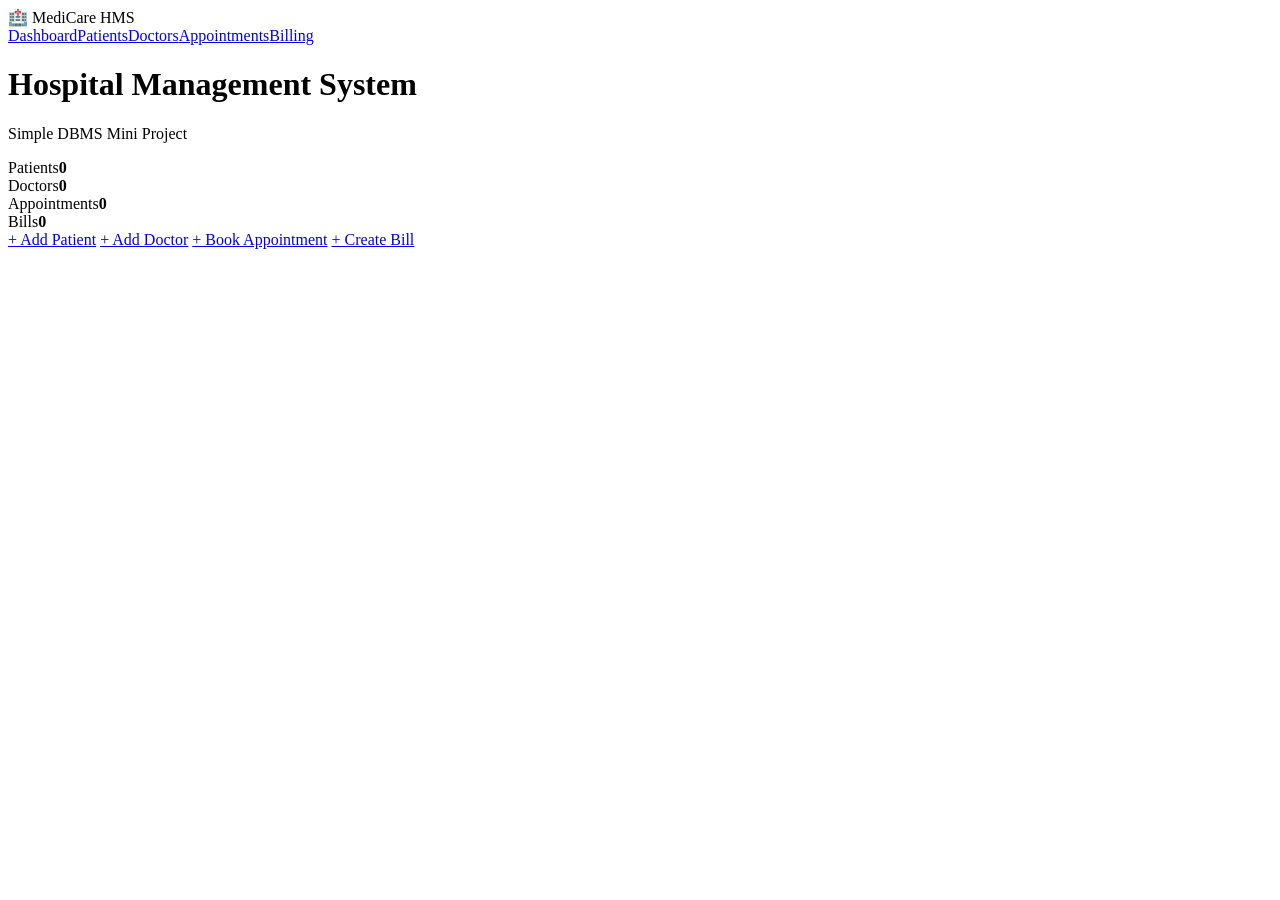
==== src/main/resources/templates/index.html @ c84083eb "new" ====
<!DOCTYPE html>
<html xmlns:th="http://www.thymeleaf.org">
<head>
    <meta charset="UTF-8"><title>Hospital Management</title>
    <link rel="stylesheet" href="/css/style.css">
</head>
<body>
<nav><div class="brand">🏥 MediCare HMS</div><div><a href="/">Dashboard</a><a href="/patients">Patients</a><a href="/doctors">Doctors</a><a href="/appointments">Appointments</a><a href="/bills">Billing</a></div></nav>
<main>
    <h1>Hospital Management System</h1>
    <p class="subtitle">Simple DBMS Mini Project</p>
    <div class="cards">
        <div class="card"><span>Patients</span><strong th:text="${patientCount}">0</strong></div>
        <div class="card"><span>Doctors</span><strong th:text="${doctorCount}">0</strong></div>
        <div class="card"><span>Appointments</span><strong th:text="${appointmentCount}">0</strong></div>
        <div class="card"><span>Bills</span><strong th:text="${billCount}">0</strong></div>
    </div>
    <div class="quick">
        <a class="button" href="/patients/new">+ Add Patient</a>
        <a class="button" href="/doctors/new">+ Add Doctor</a>
        <a class="button" href="/appointments/new">+ Book Appointment</a>
        <a class="button" href="/bills/new">+ Create Bill</a>
    </div>
</main>
</body>
</html>
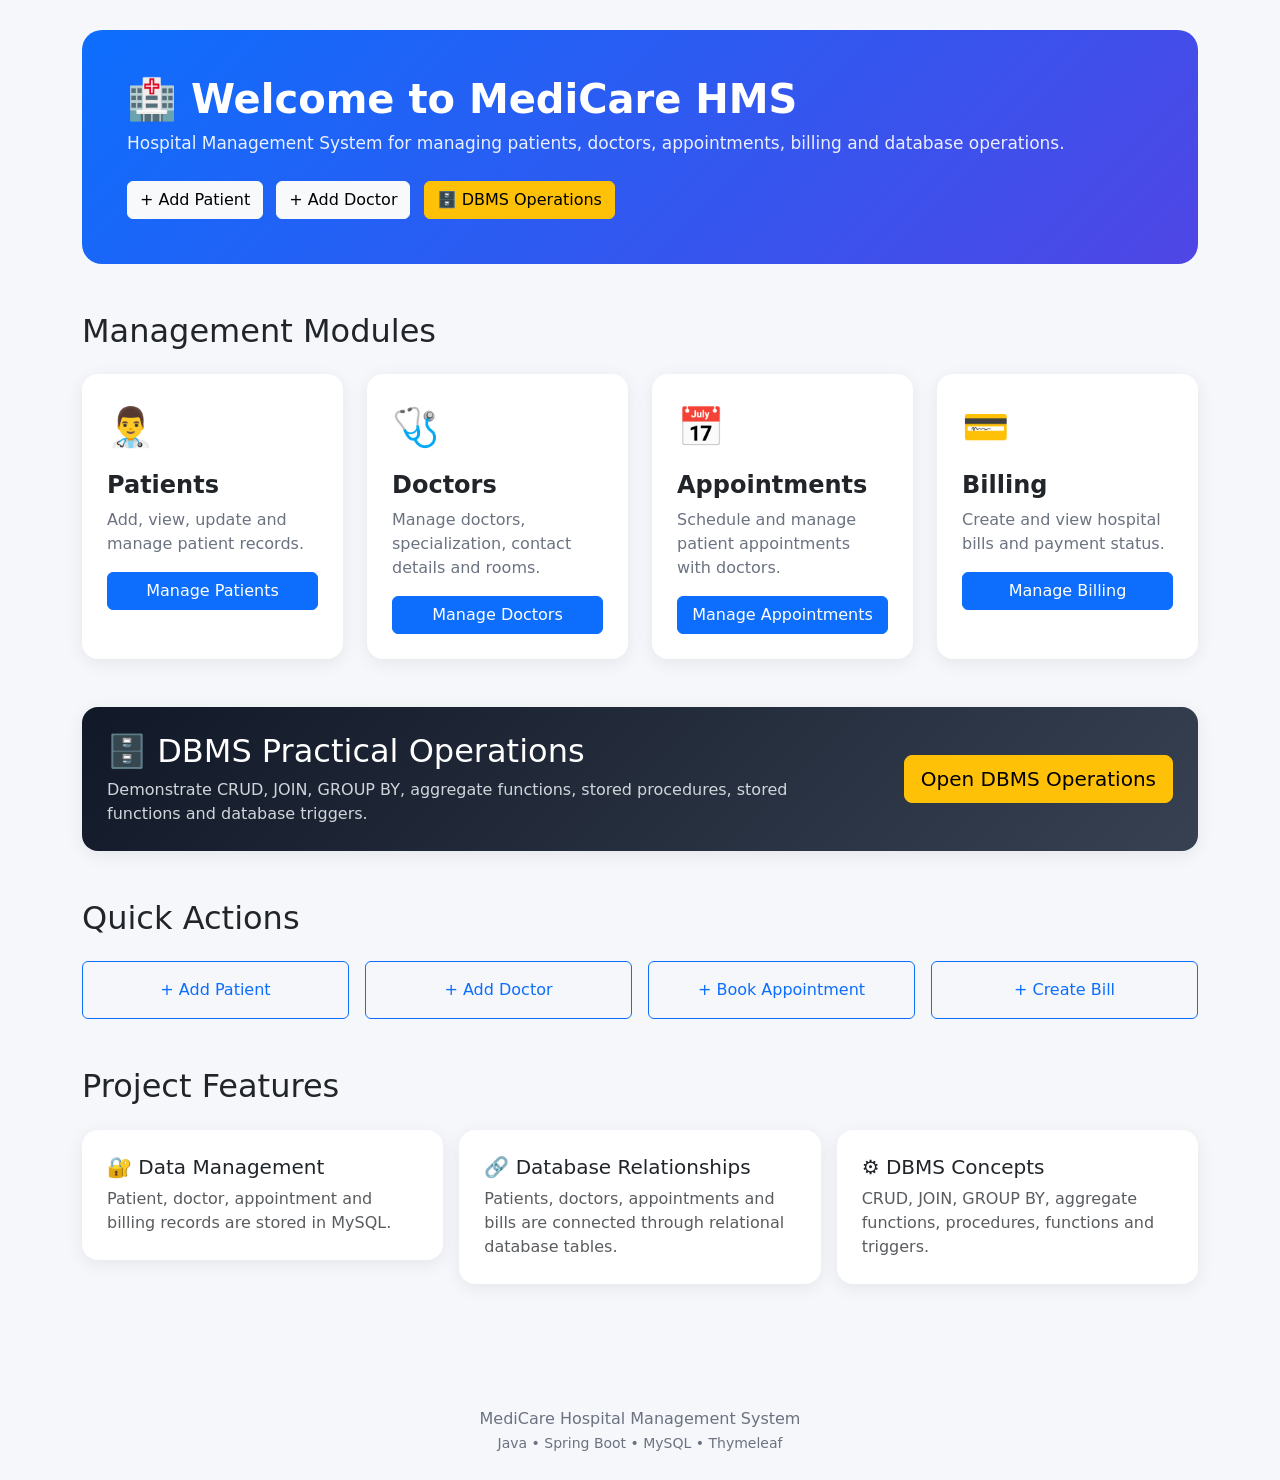
==== commit 041f3490: "Improve dashboard navigation" ====
--- a/src/main/resources/templates/index.html
+++ b/src/main/resources/templates/index.html
@@ -1,26 +1,507 @@
 <!DOCTYPE html>
-<html xmlns:th="http://www.thymeleaf.org">
+<html lang="en" xmlns:th="http://www.thymeleaf.org">
+
 <head>
-    <meta charset="UTF-8"><title>Hospital Management</title>
-    <link rel="stylesheet" href="/css/style.css">
+
+    <meta charset="UTF-8">
+
+    <meta name="viewport" content="width=device-width, initial-scale=1.0">
+
+    <title>MediCare HMS | Hospital Management System</title>
+
+    <link
+        href="https://cdn.jsdelivr.net/npm/bootstrap@5.3.3/dist/css/bootstrap.min.css"
+        rel="stylesheet">
+
+    <link rel="stylesheet"
+          th:href="@{/css/app.css}">
+
+    <style>
+
+        body {
+            background: #f5f7fb;
+        }
+
+        .hero {
+            background: linear-gradient(135deg, #0d6efd, #4f46e5);
+            color: white;
+            border-radius: 20px;
+            padding: 45px;
+            margin-top: 30px;
+        }
+
+        .hero h1 {
+            font-weight: 700;
+        }
+
+        .hero p {
+            opacity: 0.9;
+            font-size: 17px;
+        }
+
+        .module-card {
+            background: white;
+            border: none;
+            border-radius: 16px;
+            padding: 25px;
+            height: 100%;
+            box-shadow: 0 4px 18px rgba(0,0,0,0.07);
+            transition: 0.2s;
+        }
+
+        .module-card:hover {
+            transform: translateY(-4px);
+            box-shadow: 0 8px 25px rgba(0,0,0,0.12);
+        }
+
+        .module-icon {
+            font-size: 38px;
+            margin-bottom: 15px;
+        }
+
+        .module-card h4 {
+            font-weight: 600;
+        }
+
+        .module-card p {
+            color: #6b7280;
+            min-height: 48px;
+        }
+
+        .quick-card {
+            border-radius: 16px;
+            padding: 25px;
+            background: white;
+            box-shadow: 0 4px 18px rgba(0,0,0,0.07);
+        }
+
+        .dbms-card {
+            background: linear-gradient(135deg, #111827, #374151);
+            color: white;
+        }
+
+        .dbms-card p {
+            color: #d1d5db;
+        }
+
+        .footer {
+            margin-top: 50px;
+            padding: 25px;
+            text-align: center;
+            color: #6b7280;
+        }
+
+    </style>
+
 </head>
+
 <body>
-<nav><div class="brand">🏥 MediCare HMS</div><div><a href="/">Dashboard</a><a href="/patients">Patients</a><a href="/doctors">Doctors</a><a href="/appointments">Appointments</a><a href="/bills">Billing</a></div></nav>
-<main>
-    <h1>Hospital Management System</h1>
-    <p class="subtitle">Simple DBMS Mini Project</p>
-    <div class="cards">
-        <div class="card"><span>Patients</span><strong th:text="${patientCount}">0</strong></div>
-        <div class="card"><span>Doctors</span><strong th:text="${doctorCount}">0</strong></div>
-        <div class="card"><span>Appointments</span><strong th:text="${appointmentCount}">0</strong></div>
-        <div class="card"><span>Bills</span><strong th:text="${billCount}">0</strong></div>
+
+
+<!-- ========================= -->
+<!-- NAVIGATION -->
+<!-- ========================= -->
+
+<div th:replace="~{fragments/nav :: nav}"></div>
+
+
+<!-- ========================= -->
+<!-- MAIN CONTENT -->
+<!-- ========================= -->
+
+<main class="container pb-5">
+
+
+    <!-- HERO -->
+
+    <section class="hero">
+
+        <h1>
+            🏥 Welcome to MediCare HMS
+        </h1>
+
+        <p>
+            Hospital Management System for managing
+            patients, doctors, appointments, billing
+            and database operations.
+        </p>
+
+        <div class="mt-4">
+
+            <a href="/patients/new"
+               class="btn btn-light me-2">
+                + Add Patient
+            </a>
+
+            <a href="/doctors/new"
+               class="btn btn-light me-2">
+                + Add Doctor
+            </a>
+
+            <a href="/dbms"
+               class="btn btn-warning">
+                🗄️ DBMS Operations
+            </a>
+
+        </div>
+
+    </section>
+
+
+    <!-- ========================= -->
+    <!-- MANAGEMENT MODULES -->
+    <!-- ========================= -->
+
+    <section class="mt-5">
+
+        <h2 class="mb-4">
+            Management Modules
+        </h2>
+
+
+        <div class="row g-4">
+
+
+            <!-- PATIENT -->
+
+            <div class="col-md-6 col-lg-3">
+
+                <div class="module-card">
+
+                    <div class="module-icon">
+                        👨‍⚕️
+                    </div>
+
+                    <h4>
+                        Patients
+                    </h4>
+
+                    <p>
+                        Add, view, update and manage
+                        patient records.
+                    </p>
+
+                    <a href="/patients"
+                       class="btn btn-primary w-100">
+                        Manage Patients
+                    </a>
+
+                </div>
+
+            </div>
+
+
+            <!-- DOCTOR -->
+
+            <div class="col-md-6 col-lg-3">
+
+                <div class="module-card">
+
+                    <div class="module-icon">
+                        🩺
+                    </div>
+
+                    <h4>
+                        Doctors
+                    </h4>
+
+                    <p>
+                        Manage doctors, specialization,
+                        contact details and rooms.
+                    </p>
+
+                    <a href="/doctors"
+                       class="btn btn-primary w-100">
+                        Manage Doctors
+                    </a>
+
+                </div>
+
+            </div>
+
+
+            <!-- APPOINTMENTS -->
+
+            <div class="col-md-6 col-lg-3">
+
+                <div class="module-card">
+
+                    <div class="module-icon">
+                        📅
+                    </div>
+
+                    <h4>
+                        Appointments
+                    </h4>
+
+                    <p>
+                        Schedule and manage patient
+                        appointments with doctors.
+                    </p>
+
+                    <a href="/appointments"
+                       class="btn btn-primary w-100">
+                        Manage Appointments
+                    </a>
+
+                </div>
+
+            </div>
+
+
+            <!-- BILLING -->
+
+            <div class="col-md-6 col-lg-3">
+
+                <div class="module-card">
+
+                    <div class="module-icon">
+                        💳
+                    </div>
+
+                    <h4>
+                        Billing
+                    </h4>
+
+                    <p>
+                        Create and view hospital
+                        bills and payment status.
+                    </p>
+
+                    <a href="/bills"
+                       class="btn btn-primary w-100">
+                        Manage Billing
+                    </a>
+
+                </div>
+
+            </div>
+
+
+        </div>
+
+    </section>
+
+
+    <!-- ========================= -->
+    <!-- DBMS OPERATIONS -->
+    <!-- ========================= -->
+
+    <section class="mt-5">
+
+        <div class="quick-card dbms-card">
+
+            <div class="row align-items-center">
+
+                <div class="col-md-8">
+
+                    <h2>
+                        🗄️ DBMS Practical Operations
+                    </h2>
+
+                    <p class="mb-0">
+
+                        Demonstrate CRUD, JOIN,
+                        GROUP BY, aggregate functions,
+                        stored procedures, stored functions
+                        and database triggers.
+
+                    </p>
+
+                </div>
+
+                <div class="col-md-4 text-md-end mt-3 mt-md-0">
+
+                    <a href="/dbms"
+                       class="btn btn-warning btn-lg">
+
+                        Open DBMS Operations
+
+                    </a>
+
+                </div>
+
+            </div>
+
+        </div>
+
+    </section>
+
+
+    <!-- ========================= -->
+    <!-- QUICK ACTIONS -->
+    <!-- ========================= -->
+
+    <section class="mt-5">
+
+        <h2 class="mb-4">
+            Quick Actions
+        </h2>
+
+
+        <div class="row g-3">
+
+
+            <div class="col-md-3">
+
+                <a href="/patients/new"
+                   class="btn btn-outline-primary w-100 py-3">
+
+                    + Add Patient
+
+                </a>
+
+            </div>
+
+
+            <div class="col-md-3">
+
+                <a href="/doctors/new"
+                   class="btn btn-outline-primary w-100 py-3">
+
+                    + Add Doctor
+
+                </a>
+
+            </div>
+
+
+            <div class="col-md-3">
+
+                <a href="/appointments/new"
+                   class="btn btn-outline-primary w-100 py-3">
+
+                    + Book Appointment
+
+                </a>
+
+            </div>
+
+
+            <div class="col-md-3">
+
+                <a href="/bills/new"
+                   class="btn btn-outline-primary w-100 py-3">
+
+                    + Create Bill
+
+                </a>
+
+            </div>
+
+
+        </div>
+
+    </section>
+
+
+    <!-- ========================= -->
+    <!-- PROJECT FEATURES -->
+    <!-- ========================= -->
+
+    <section class="mt-5">
+
+        <h2 class="mb-4">
+            Project Features
+        </h2>
+
+
+        <div class="row g-3">
+
+
+            <div class="col-md-4">
+
+                <div class="quick-card">
+
+                    <h5>
+                        🔐 Data Management
+                    </h5>
+
+                    <p class="text-muted mb-0">
+
+                        Patient, doctor, appointment
+                        and billing records are stored
+                        in MySQL.
+
+                    </p>
+
+                </div>
+
+            </div>
+
+
+            <div class="col-md-4">
+
+                <div class="quick-card">
+
+                    <h5>
+                        🔗 Database Relationships
+                    </h5>
+
+                    <p class="text-muted mb-0">
+
+                        Patients, doctors, appointments
+                        and bills are connected through
+                        relational database tables.
+
+                    </p>
+
+                </div>
+
+            </div>
+
+
+            <div class="col-md-4">
+
+                <div class="quick-card">
+
+                    <h5>
+                        ⚙️ DBMS Concepts
+                    </h5>
+
+                    <p class="text-muted mb-0">
+
+                        CRUD, JOIN, GROUP BY,
+                        aggregate functions, procedures,
+                        functions and triggers.
+
+                    </p>
+
+                </div>
+
+            </div>
+
+
+        </div>
+
+    </section>
+
+
+</main>
+
+
+<!-- ========================= -->
+<!-- FOOTER -->
+<!-- ========================= -->
+
+<footer class="footer">
+
+    <div>
+        MediCare Hospital Management System
     </div>
-    <div class="quick">
-        <a class="button" href="/patients/new">+ Add Patient</a>
-        <a class="button" href="/doctors/new">+ Add Doctor</a>
-        <a class="button" href="/appointments/new">+ Book Appointment</a>
-        <a class="button" href="/bills/new">+ Create Bill</a>
-    </div>
-</main>
+
+    <small>
+        Java • Spring Boot • MySQL • Thymeleaf
+    </small>
+
+</footer>
+
+
+<script
+    src="https://cdn.jsdelivr.net/npm/bootstrap@5.3.3/dist/js/bootstrap.bundle.min.js">
+</script>
+
+
 </body>
-</html>
+
+</html>
